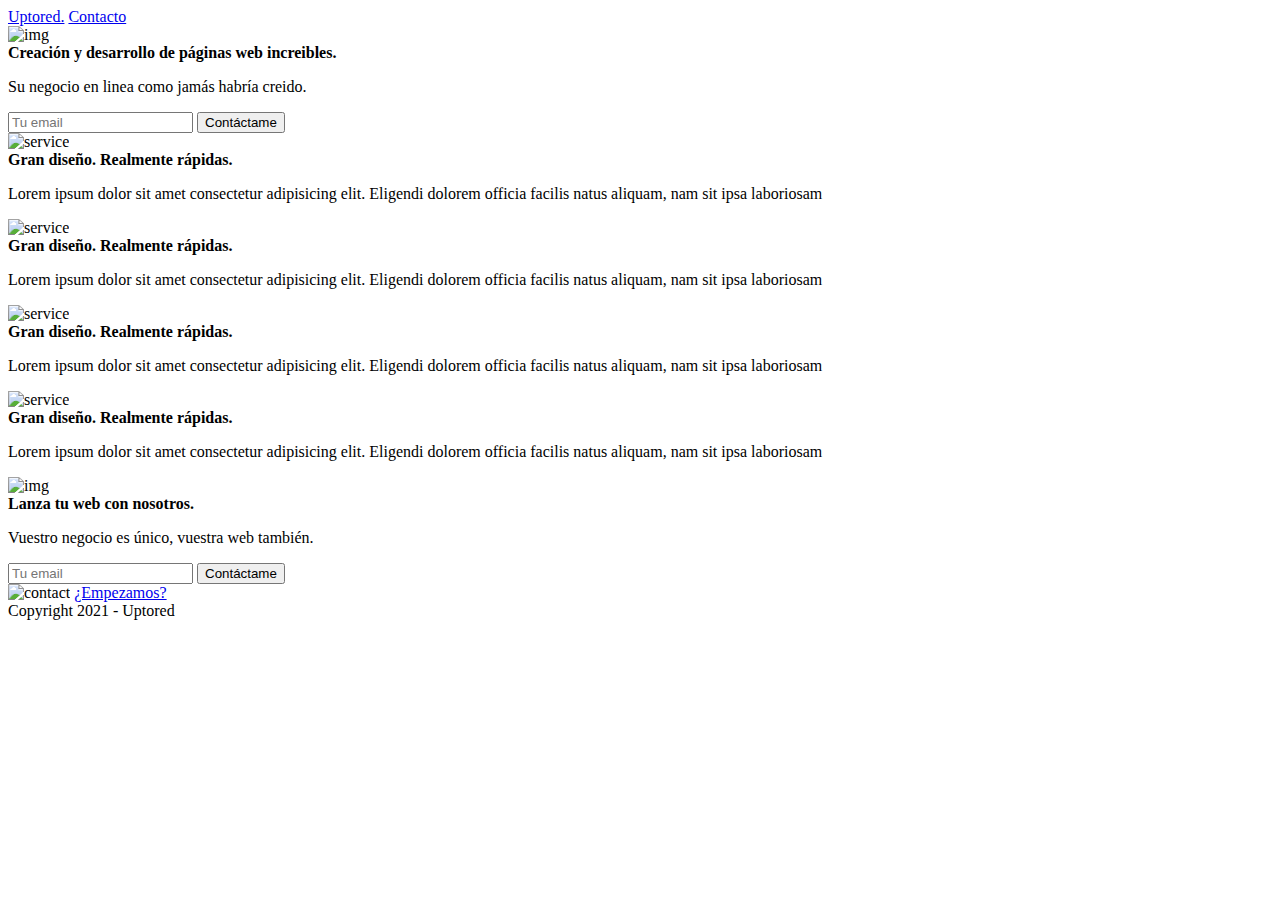
==== index.html @ 0b699908 "Add files via upload" ====
<!DOCTYPE html>
<html lang="en">
<head>
    <meta charset="UTF-8">
    <meta http-equiv="X-UA-Compatible" content="IE=edge">
    <meta name="viewport" content="width=device-width, initial-scale=1.0">
    <title>Uptored</title>
    <link rel="stylesheet" href="/css/styles.css">

    <!--Fav-icon-->

    <link rel="shortcut icon" href="/css/img/fav-icon.svg" type="image/x-icon">

    <!--font-family-->

    <link rel="preconnect" href="https://fonts.googleapis.com">
    <link rel="preconnect" href="https://fonts.gstatic.com" crossorigin>
    <link href="https://fonts.googleapis.com/css2?family=Poppins:ital,wght@0,100;0,200;0,300;0,400;0,500;0,600;0,700;0,800;0,900;1,100;1,200;1,300;1,400;1,500;1,600;1,700;1,800;1,900&display=swap" rel="stylesheet">

    <!--Fontawesome-->
    <link rel="stylesheet" href="https://pro.fontawesome.com/releases/v5.10.0/css/all.css" integrity="sha384-AYmEC3Yw5cVb3ZcuHtOA93w35dYTsvhLPVnYs9eStHfGJvOvKxVfELGroGkvsg+p" crossorigin="anonymous"/>

</head>
<body>

    <!--Navbar-->
    <nav class="navbar">
        <a href="#" class="logo">Uptored.</a>
        <a href="#" class="contact-btn">Contacto</a>
    </nav>

    <!--Section-->

    <section class="container">
        <div class="container-img">
            <img src="/css/img/img.svg" alt="img">
        </div>
        <div class="container-text">
            <strong>Creación y desarrollo de páginas web increibles.</strong>
            <p>Su negocio en linea como jamás habría creido.</p>
            <form class="notify-box">
                <input type="email" class="input" placeholder="Tu email" required>
                <input type="submit" class="input-btn" value="Contáctame">
            </form>
        </div>
    </section>

    <section id="services">
         <div class="service-box">
             <div class="service-img">
                 <img src="/css/img/service-1.svg" alt="service">
             </div>
             <div class="service-text">
                 <strong>Gran diseño. Realmente rápidas.</strong>
                 <p>Lorem ipsum dolor sit amet consectetur adipisicing elit. Eligendi dolorem officia facilis natus aliquam, nam sit ipsa laboriosam</p>
             </div>
         </div>

        <div class="service-box">
            <div class="service-img">
                <img src="/css/img/service-2.svg" alt="service">
            </div>
            <div class="service-text">
                <strong>Gran diseño. Realmente rápidas.</strong>
                <p>Lorem ipsum dolor sit amet consectetur adipisicing elit. Eligendi dolorem officia facilis natus aliquam, nam sit ipsa laboriosam</p>
            </div>
        </div>

        <div class="service-box">
            <div class="service-img">
                <img src="/css/img/service-3.svg" alt="service">
            </div>
            <div class="service-text">
                <strong>Gran diseño. Realmente rápidas.</strong>
                <p>Lorem ipsum dolor sit amet consectetur adipisicing elit. Eligendi dolorem officia facilis natus aliquam, nam sit ipsa laboriosam</p>
            </div>
        </div>

        <div class="service-box">
            <div class="service-img">
                <img src="/css/img/service-4.svg" alt="service">
            </div>
            <div class="service-text">
                <strong>Gran diseño. Realmente rápidas.</strong>
                <p>Lorem ipsum dolor sit amet consectetur adipisicing elit. Eligendi dolorem officia facilis natus aliquam, nam sit ipsa laboriosam</p>
            </div>
        </div>

    </section>

    <section class="container reverse">
        <div class="container-img">
            <img src="/css/img/img-2.svg" alt="img">
        </div>
        <div class="container-text">
            <strong>Lanza tu web con nosotros.</strong>
            <p>Vuestro negocio es único, vuestra web también.</p>
            <form class="notify-box">
                <input type="email" class="input" placeholder="Tu email" required>
                <input type="submit" class="input-btn" value="Contáctame">
            </form>
        </div>
    </section>

    <section id="contact">
        <img src="/css/img/contact.svg" alt="contact">
        <a href="#">¿Empezamos? <i class="far fa-paper-plane"></i></a>
    </section>

    <span class="copyright">Copyright 2021 - Uptored</span>


    
    
</body>
</html>
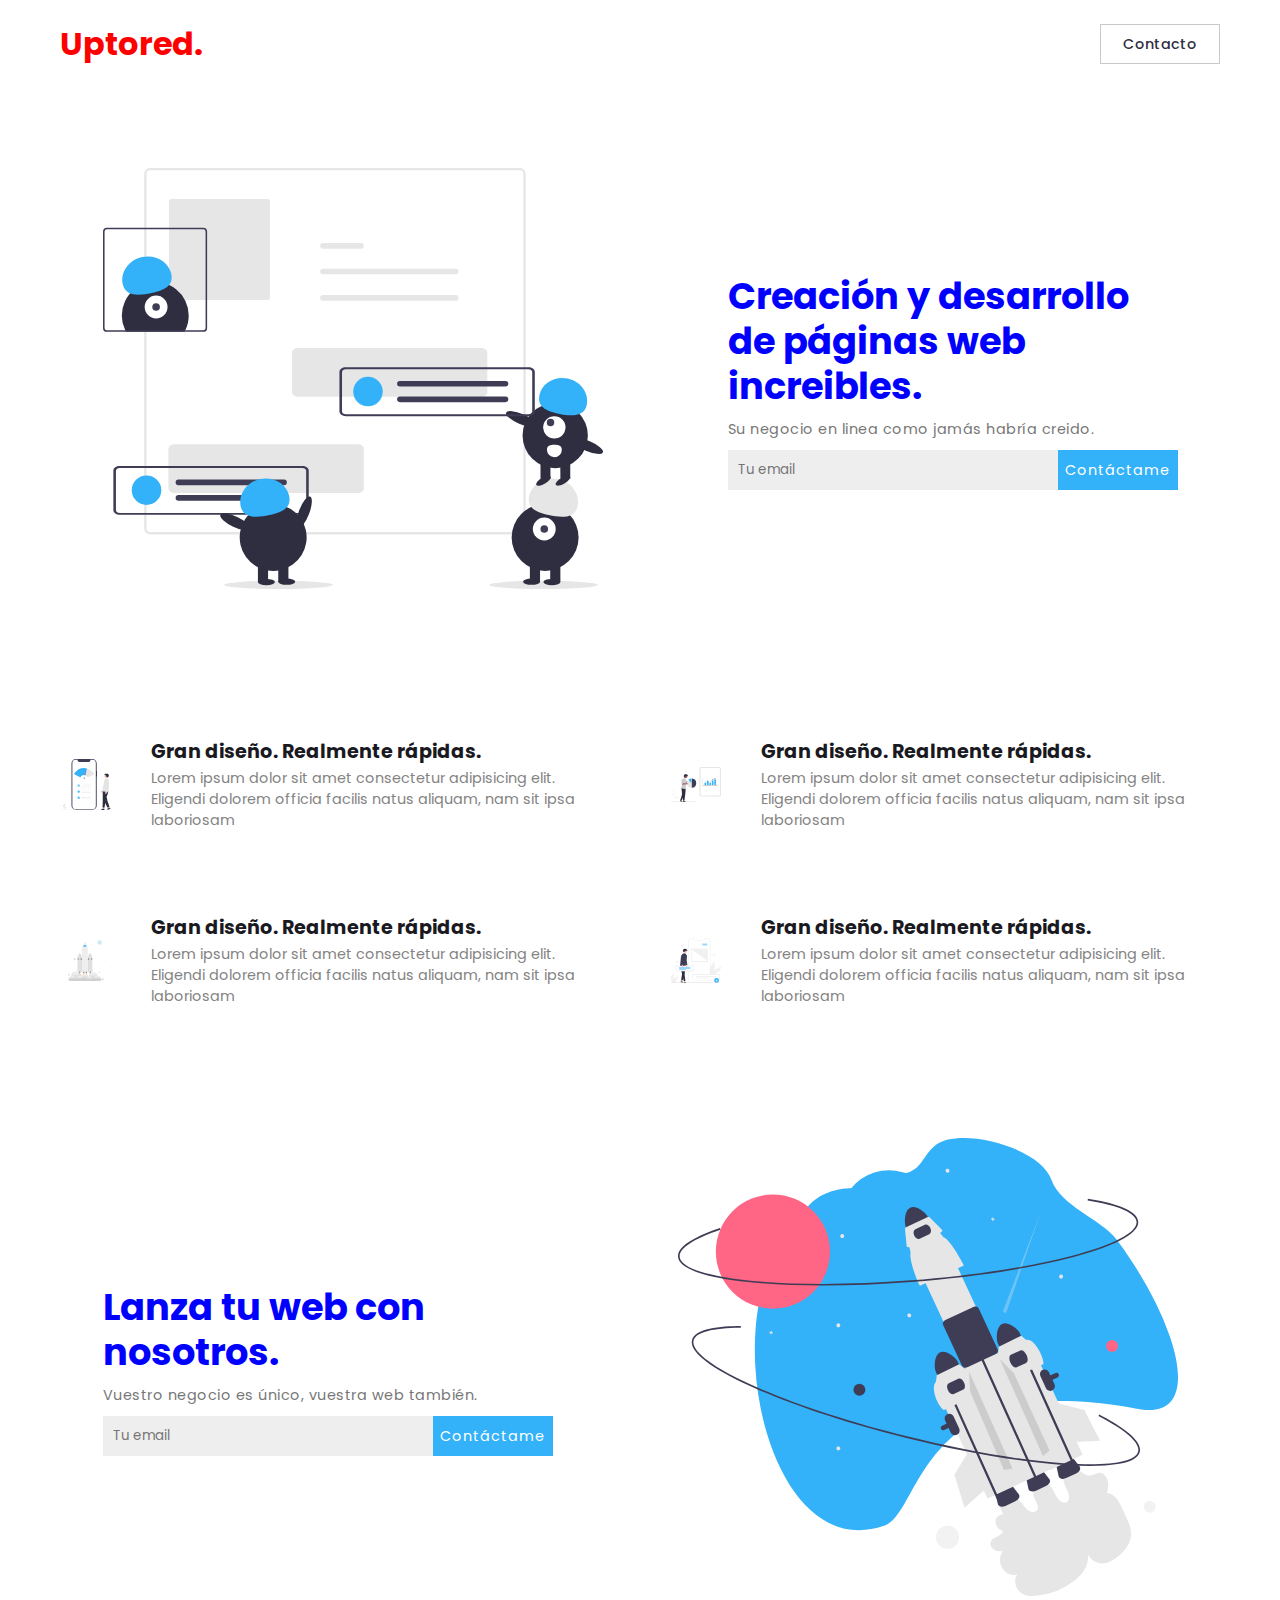
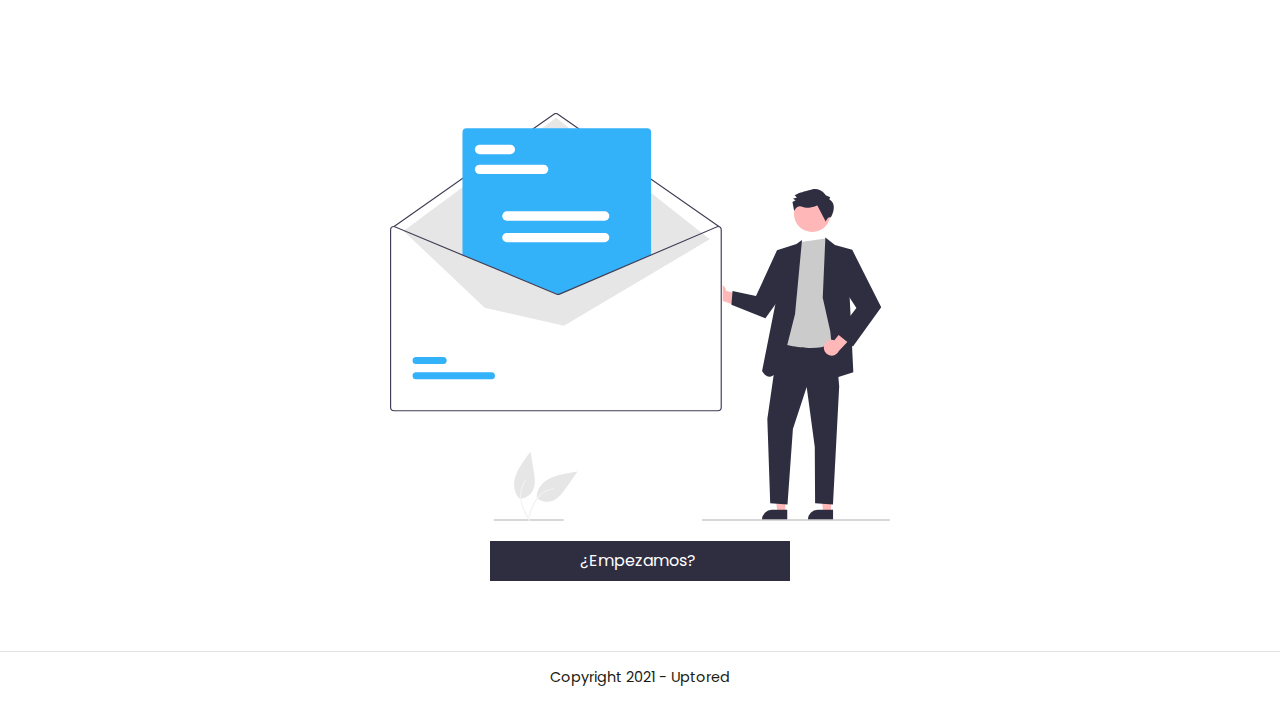
==== commit 0d2752b3: "Include contact form" ====
--- a/index.html
+++ b/index.html
@@ -26,7 +26,7 @@
     <!--Navbar-->
     <nav class="navbar">
         <a href="#" class="logo">Uptored.</a>
-        <a href="#" class="contact-btn">Contacto</a>
+        <a href="/contact.html" class="contact-btn">Contacto</a>
     </nav>
 
     <!--Section-->
--- a/css/styles.css
+++ b/css/styles.css
@@ -0,0 +1,302 @@
+*{
+    font-family: poppins;
+    margin: 0px;
+    padding: 0px;
+    box-sizing: border-box;
+    scroll-behavior: smooth;
+}
+
+a{
+    text-decoration: none;
+}
+
+ul{
+    list-style: none;
+}
+
+body{
+    margin: 0px;
+    padding: 0px;
+    font-family: poppins;
+}
+
+/*=======Navigation======*/
+
+.logo{
+    font-size: 2rem;
+    color: red;
+    font-weight: 700;
+}
+
+.navbar{
+    display: flex;
+    justify-content: space-between;
+    align-items: center;
+    padding: 20px;
+    width: 100%;
+    max-width: 1200px;
+    margin: auto;
+}
+
+.contact-btn{
+    color: #2f2e42;
+    border: 1px solid #33333344;
+    width: 120px;
+    height: 40px;
+    display: flex;
+    justify-content: center;
+    align-items: center;
+    font-weight: 500;
+    font-size: 0.9rem; 
+    transition: all ease 0.3s;
+}
+
+.contact-btn:hover{
+    color: #ffffff;
+    background-color: #33b1f9;
+    border: none;
+    box-shadow: 2px 2px 30px rgba(0, 0, 0, 0.07);
+    transition: all ease 0.3s;
+}
+
+/*======Container Section======*/
+
+.container{
+    max-width: 1200px;
+    margin: 80px auto 110px auto;
+    display: flex;
+    justify-content: space-around;
+    align-items: center;
+}
+
+.container-img{
+    max-width: 500px;
+}
+
+.container-img img{
+    width: 100%;
+    object-fit: contain;
+    object-position: center;
+}
+
+.container-text{
+    width: 450px;
+}
+
+.container-text strong{
+    font-size: 2.3rem;
+    line-height: 45px;
+    color: blue;
+}
+
+.container-text p{
+    color: #777777;
+    margin: 10px 0px;
+    font-size: 0.9rem;
+    letter-spacing: 0.5px;
+}
+
+.notify-box{
+    display: flex;
+    justify-content: space-between;
+}
+
+.notify-box .input{
+    width: 100%;
+    padding: 10px;
+    border: none;
+    outline: none;
+    background-color: #eeeeee;
+}
+
+.notify-box .input-btn{
+    min-width: 120px;
+    background-color: #33b1f9;
+    color: #ffffff;
+    border: none;
+    outline: none;
+    font-size: 0.9rem;
+    letter-spacing: 1px;
+    cursor: pointer;
+}
+
+/*======Services======*/
+
+#services{
+    max-width: 1200px;
+    width: 100%;
+    display: grid;
+    grid-template-columns: 1fr 1fr;
+    grid-gap: 20px;
+    margin: 100px auto 100px auto;
+}
+
+.service-box{
+    display: flex;
+    justify-content: flex-start;
+    align-items: center;
+    padding: 30px 20px;
+    border: 1px solid #ffffff;
+    border-radius: 5px;
+    transition: all ease 0.3s;
+}
+
+.service-box:hover{
+    box-shadow: 2px 2px 30px rgba(0, 0, 0, 0.07);
+    transition: all ease 0.3s;
+}
+
+.service-img{
+    width: 100px;
+    height: 80px;
+    display: flex;
+    justify-content: center;
+    align-items: center;
+    margin-right: 40px;
+}
+
+.service-img img{
+    width: 100%;
+    height: 100%;
+    object-fit: contain;
+    object-position: center;
+}
+
+.service-text{
+    margin-right: auto;
+}
+
+.service-text strong{
+    color: #19191f;
+    font-size: 1.2rem;
+}
+
+.service-text p{
+    color: #838383;
+    margin-top: 2px;
+    font-size: 0.9rem;
+}
+
+/*======Container Reverse======*/
+
+.reverse{
+    flex-direction: row-reverse;
+}
+
+/*======Contatc======*/
+
+#contact{
+    display: flex;
+    flex-direction: column;
+    justify-content: center;
+    align-items: center;
+    max-width: 1200px;
+    margin: 70px auto;
+}
+
+#contact img{
+    max-width: 500px;
+    object-fit: contain;
+    object-position: center;
+}
+
+#contact a{
+    background-color: #2f2e41;
+    color: #ffffff;
+    width: 300px;
+    height: 40px;
+    display: flex;
+    justify-content: center;
+    align-items: center;
+    margin-top: 20px;
+    transition: all ease 0.3s;
+}
+
+#contact i{
+    margin-left: 5px;
+}
+
+#contact a:hover{
+    background-color: #33b1f9;
+    transition: all ease 0.3s;
+}
+
+.copyright{
+    display: flex;
+    justify-content: center;
+    align-items: center;
+    border-top: 1px solid #e2e2e2;
+    color: #1b1b11;
+    padding: 15px;
+    font-size: 0.9rem;
+}
+
+/*======Responsive======*/
+
+@media(max-width:1250px){
+    .container,
+    #services,
+    #contact{
+        width:100%;
+        max-width: 90%;
+    }
+    
+    .container-img{
+        width: 300px;
+    }
+
+    .container-text{
+        width:400px;
+    }
+}
+
+@media(max-width:1000px){
+    #services{
+        grid-template-columns: 1fr;
+    }
+}
+
+@media(max-width:860px){
+    .container{
+        flex-direction: column;
+        margin-top: 40px;
+    }
+    .container-text{
+        width: 90%;
+        text-align: center;
+        margin-top: 30px;
+    }
+    .notify-box{
+        margin-top: 30px;
+    }
+    #contact img{
+        width: 90%;
+        max-width: 400px;
+    }
+}
+
+@media(max-width:600px){
+    .logo{
+        font-size: 1.4rem;
+    }
+    .container strong{
+        font-size: 1.6rem;
+        line-height: 34px;
+    }
+    .container img,
+    #contact img,
+    #contact a{
+        max-width: 250px;
+        width: 90%;
+    }
+    .service-box{
+        flex-direction: column;
+        text-align: center;
+    }
+    .service-img{
+        margin: 0px;
+    }
+    .service-text{
+        margin: 10px 0px 0px 0px;
+    }
+}